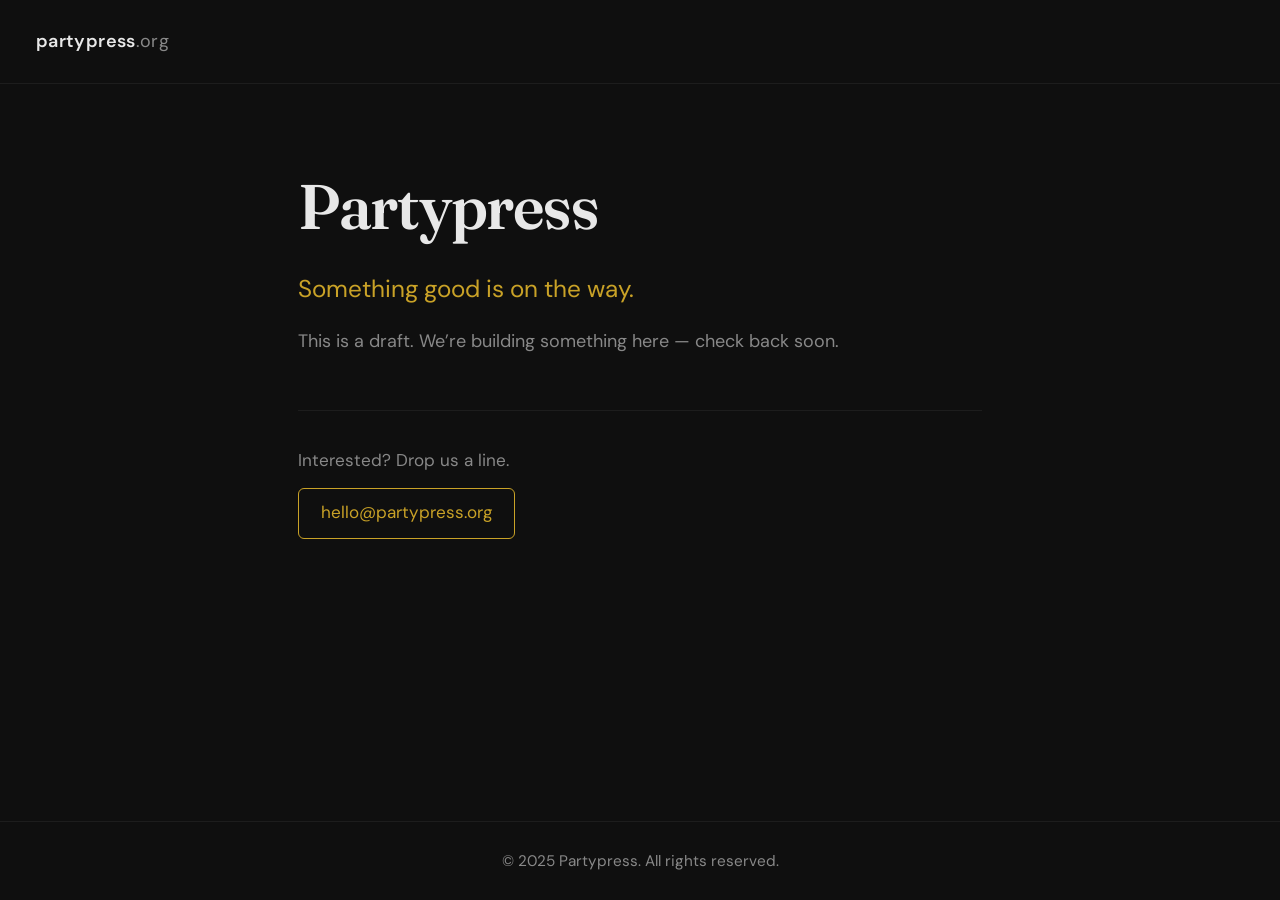
==== index.html @ 46c864f2 "Draft site for partypress.org Co-authored-by: Cursor <cursoragent@cursor.com>" ====
<!DOCTYPE html>
<html lang="en">
<head>
  <meta charset="UTF-8">
  <meta name="viewport" content="width=device-width, initial-scale=1">
  <title>Partypress — Coming soon</title>
  <link rel="preconnect" href="https://fonts.googleapis.com">
  <link rel="preconnect" href="https://fonts.gstatic.com" crossorigin>
  <link href="https://fonts.googleapis.com/css2?family=DM+Sans:ital,opsz,wght@0,9..40,400;0,9..40,600;1,9..40,400&family=Fraunces:opsz,wght@9..144,600&display=swap" rel="stylesheet">
  <link rel="stylesheet" href="styles.css">
</head>
<body>
  <header class="site-header">
    <a href="/" class="logo">partypress<span class="tld">.org</span></a>
  </header>

  <main>
    <section class="hero">
      <h1>Partypress</h1>
      <p class="tagline">Something good is on the way.</p>
      <p class="sub">This is a draft. We’re building something here — check back soon.</p>
    </section>

    <section class="cta">
      <p>Interested? Drop us a line.</p>
      <a href="mailto:hello@partypress.org" class="button">hello@partypress.org</a>
    </section>
  </main>

  <footer class="site-footer">
    <p>&copy; 2025 Partypress. All rights reserved.</p>
  </footer>
</body>
</html>
---- styles.css ----
/* Partypress draft — minimal, readable */

:root {
  --bg: #0f0f0f;
  --text: #e8e8e8;
  --muted: #888;
  --accent: #c9a227;
  --font-sans: "DM Sans", system-ui, sans-serif;
  --font-display: "Fraunces", Georgia, serif;
}

*,
*::before,
*::after {
  box-sizing: border-box;
}

html {
  font-size: 18px;
  scroll-behavior: smooth;
}

body {
  margin: 0;
  min-height: 100vh;
  font-family: var(--font-sans);
  background: var(--bg);
  color: var(--text);
  line-height: 1.6;
  display: flex;
  flex-direction: column;
}

.site-header {
  padding: 1.5rem 2rem;
  border-bottom: 1px solid rgba(255, 255, 255, 0.06);
}

.logo {
  font-weight: 600;
  font-size: 1rem;
  letter-spacing: 0.02em;
  color: var(--text);
  text-decoration: none;
}

.logo .tld {
  color: var(--muted);
  font-weight: 400;
}

main {
  flex: 1;
  max-width: 42rem;
  margin: 0 auto;
  padding: 4rem 2rem 3rem;
  width: 100%;
}

.hero h1 {
  font-family: var(--font-display);
  font-size: clamp(2.5rem, 6vw, 3.5rem);
  font-weight: 600;
  margin: 0 0 0.75rem;
  letter-spacing: -0.02em;
  color: var(--text);
}

.tagline {
  font-size: 1.35rem;
  color: var(--accent);
  margin: 0 0 1rem;
  font-weight: 400;
}

.sub {
  color: var(--muted);
  margin: 0;
  font-size: 1rem;
}

.cta {
  margin-top: 3rem;
  padding-top: 2rem;
  border-top: 1px solid rgba(255, 255, 255, 0.06);
}

.cta p {
  margin: 0 0 0.75rem;
  color: var(--muted);
  font-size: 0.95rem;
}

.button {
  display: inline-block;
  padding: 0.6rem 1.2rem;
  background: transparent;
  color: var(--accent);
  border: 1px solid var(--accent);
  border-radius: 6px;
  text-decoration: none;
  font-size: 0.95rem;
  transition: background 0.2s, color 0.2s;
}

.button:hover {
  background: var(--accent);
  color: var(--bg);
}

.site-footer {
  padding: 1.5rem 2rem;
  border-top: 1px solid rgba(255, 255, 255, 0.06);
  text-align: center;
}

.site-footer p {
  margin: 0;
  font-size: 0.85rem;
  color: var(--muted);
}
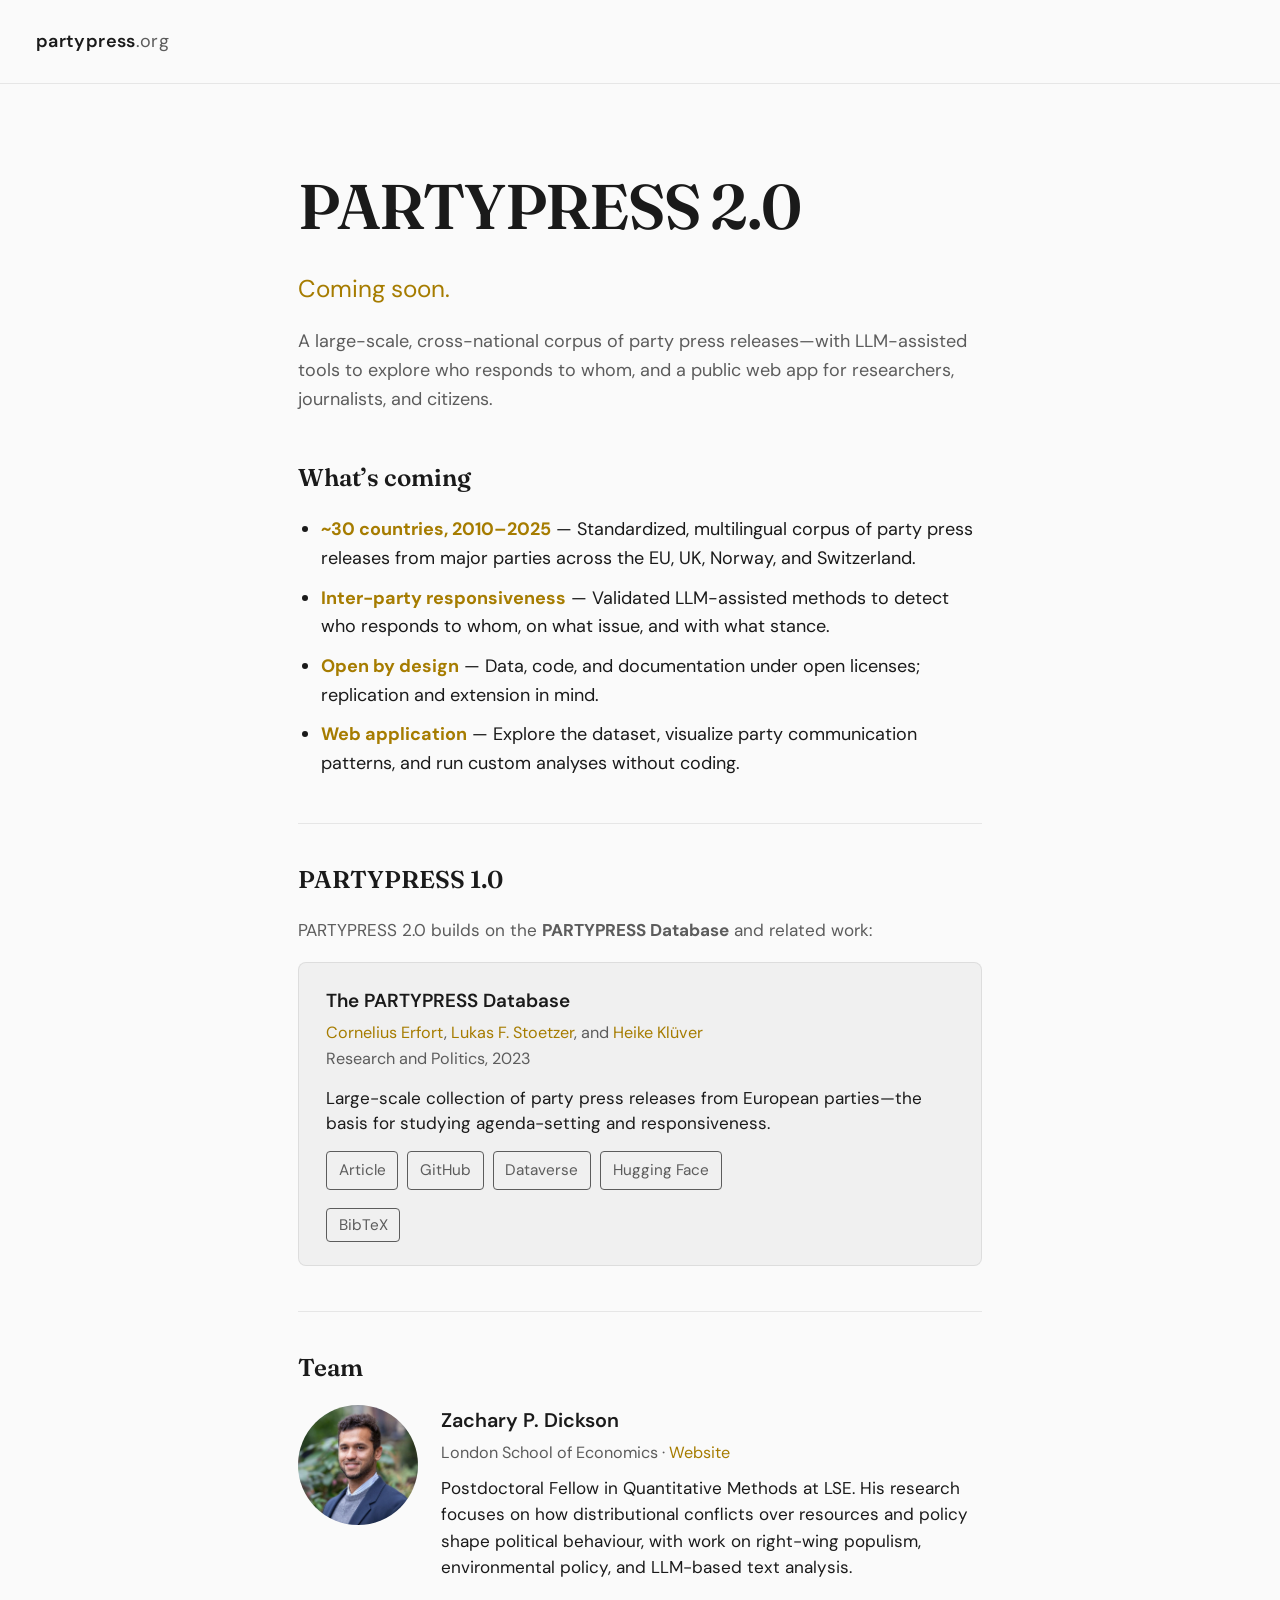
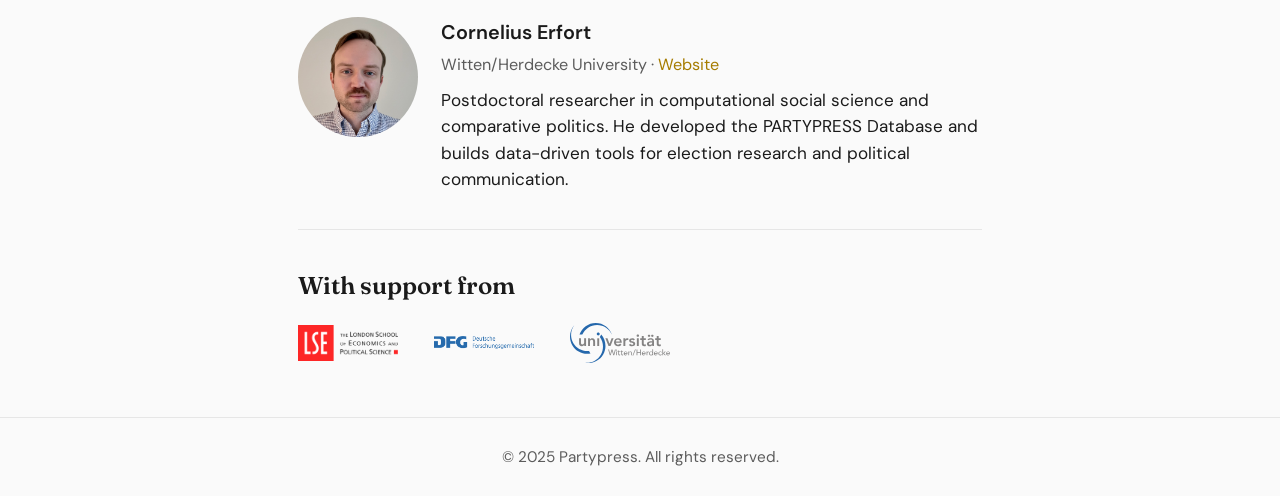
==== commit b099a3aa: "Draft website" ====
--- a/index.html
+++ b/index.html
@@ -3,7 +3,7 @@
 <head>
   <meta charset="UTF-8">
   <meta name="viewport" content="width=device-width, initial-scale=1">
-  <title>Partypress — Coming soon</title>
+  <title>PARTYPRESS 2.0 – coming soon</title>
   <link rel="preconnect" href="https://fonts.googleapis.com">
   <link rel="preconnect" href="https://fonts.gstatic.com" crossorigin>
   <link href="https://fonts.googleapis.com/css2?family=DM+Sans:ital,opsz,wght@0,9..40,400;0,9..40,600;1,9..40,400&family=Fraunces:opsz,wght@9..144,600&display=swap" rel="stylesheet">
@@ -16,19 +16,103 @@
 
   <main>
     <section class="hero">
-      <h1>Partypress</h1>
-      <p class="tagline">Something good is on the way.</p>
-      <p class="sub">This is a draft. We’re building something here — check back soon.</p>
+      <h1>PARTYPRESS 2.0</h1>
+      <p class="tagline">Coming soon.</p>
+      <p class="sub">A large-scale, cross-national corpus of party press releases—with LLM-assisted tools to explore who responds to whom, and a public web app for researchers, journalists, and citizens.</p>
     </section>
 
-    <section class="cta">
-      <p>Interested? Drop us a line.</p>
-      <a href="mailto:hello@partypress.org" class="button">hello@partypress.org</a>
+    <section class="coming">
+      <h2>What’s coming</h2>
+      <ul>
+        <li><strong>~30 countries, 2010–2025</strong> — Standardized, multilingual corpus of party press releases from major parties across the EU, UK, Norway, and Switzerland.</li>
+        <li><strong>Inter-party responsiveness</strong> — Validated LLM-assisted methods to detect who responds to whom, on what issue, and with what stance.</li>
+        <li><strong>Open by design</strong> — Data, code, and documentation under open licenses; replication and extension in mind.</li>
+        <li><strong>Web application</strong> — Explore the dataset, visualize party communication patterns, and run custom analyses without coding.</li>
+      </ul>
+    </section>
+
+    <section class="foundation">
+      <h2>PARTYPRESS 1.0</h2>
+      <p class="foundation-intro">PARTYPRESS 2.0 builds on the <strong>PARTYPRESS Database</strong> and related work:</p>
+      <div class="paper-card">
+        <h3 class="paper-title"><a href="https://journals.sagepub.com/doi/10.1177/20531680231183512">The PARTYPRESS Database</a></h3>
+        <p class="paper-authors"><a href="https://corneliuserfort.de/">Cornelius Erfort</a>, <a href="http://lukas-stoetzer.org/">Lukas F. Stoetzer</a>, and <a href="http://heike-kluever.com/">Heike Klüver</a></p>
+        <p class="paper-venue">Research and Politics, 2023</p>
+        <p class="paper-desc">Large-scale collection of party press releases from European parties—the basis for studying agenda-setting and responsiveness.</p>
+        <div class="paper-links">
+          <a class="paper-link-btn" href="https://journals.sagepub.com/doi/10.1177/20531680231183512" target="_blank" rel="noopener">Article</a>
+          <a class="paper-link-btn" href="https://github.com/cornelius-erfort/partypress" target="_blank" rel="noopener">GitHub</a>
+          <a class="paper-link-btn" href="https://doi.org/10.7910/DVN/OINX7Q" target="_blank" rel="noopener">Dataverse</a>
+          <a class="paper-link-btn" href="https://huggingface.co/partypress/partypress-multilingual" target="_blank" rel="noopener">Hugging Face</a>
+        </div>
+        <div class="bibtex-wrap">
+          <button type="button" class="bibtex-toggle" aria-expanded="false" data-bibtex="erfort_stoetzer_kluver_2023">BibTeX</button>
+          <div id="bibtex-erfort_stoetzer_kluver_2023" class="bibtex-block" hidden>
+            <pre class="bibtex-code">@article{erfort_stoetzer_kluver_2023,
+  author = {Erfort, Cornelius and Stoetzer, Lukas F. and Kl{\"u}ver, Heike},
+  title = {The {PARTYPRESS} Database},
+  journal = {Research and Politics},
+  year = {2023},
+  volume = {10},
+  number = {3},
+  doi = {10.1177/20531680231183512},
+  url = {https://doi.org/10.1177/20531680231183512}
+}</pre>
+            <button type="button" class="bibtex-copy">Copy</button>
+          </div>
+        </div>
+      </div>
+    </section>
+
+    <section class="team">
+      <h2>Team</h2>
+      <div class="team-grid">
+        <div class="team-member">
+          <a href="https://z-dickson.github.io/" class="team-photo-link">
+            <img src="img/dickson.jpeg" alt="Zachary P. Dickson" class="team-photo" width="120" height="120">
+          </a>
+          <div class="team-content">
+            <div class="team-meta">
+              <h3 class="team-name"><a href="https://z-dickson.github.io/">Zachary P. Dickson</a></h3>
+              <p class="team-role">London School of Economics · <a href="https://z-dickson.github.io/" class="team-website">Website</a></p>
+            </div>
+            <p class="team-bio">Postdoctoral Fellow in Quantitative Methods at LSE. His research focuses on how distributional conflicts over resources and policy shape political behaviour, with work on right-wing populism, environmental policy, and LLM-based text analysis.</p>
+          </div>
+        </div>
+        <div class="team-member">
+          <a href="https://corneliuserfort.de/" class="team-photo-link">
+            <img src="img/erfort.jpeg" alt="Cornelius Erfort" class="team-photo" width="120" height="120">
+          </a>
+          <div class="team-content">
+            <div class="team-meta">
+              <h3 class="team-name"><a href="https://corneliuserfort.de/">Cornelius Erfort</a></h3>
+              <p class="team-role">Witten/Herdecke University · <a href="https://corneliuserfort.de/" class="team-website">Website</a></p>
+            </div>
+            <p class="team-bio">Postdoctoral researcher in computational social science and comparative politics. He developed the PARTYPRESS Database and builds data-driven tools for election research and political communication.</p>
+          </div>
+        </div>
+      </div>
+    </section>
+
+    <section class="supported">
+      <h2>With support from</h2>
+      <div class="supported-logos">
+        <a href="https://www.lse.ac.uk/" class="supported-logo" aria-label="London School of Economics">
+          <img src="img/lse.png" alt="LSE" width="120" height="60">
+        </a>
+        <a href="https://gepris.dfg.de/gepris/projekt/529544178?language=en" class="supported-logo" aria-label="Deutsche Forschungsgemeinschaft"> 
+          <img src="img/logo_dfg.gif" alt="DFG" width="120" height="60">
+        </a>
+        <a href="https://www.uni-wh.de/" class="supported-logo" aria-label="Universität Witten/Herdecke">
+          <img src="img/logo_witten.svg" alt="Universität Witten/Herdecke" width="120" height="60">
+        </a>
+      </div>
     </section>
   </main>
 
   <footer class="site-footer">
     <p>&copy; 2025 Partypress. All rights reserved.</p>
   </footer>
+  <script src="script.js"></script>
 </body>
 </html>
--- a/styles.css
+++ b/styles.css
@@ -1,10 +1,13 @@
-/* Partypress draft — minimal, readable */
+/* Partypress draft — minimal, readable (light) */
 
 :root {
-  --bg: #0f0f0f;
-  --text: #e8e8e8;
-  --muted: #888;
-  --accent: #c9a227;
+  --bg: #fafafa;
+  --text: #1a1a1a;
+  --muted: #5c5c5c;
+  --accent: #a67c00;
+  --border: rgba(0, 0, 0, 0.08);
+  --card-bg: #f0f0f0;
+  --code-bg: #e8e8e8;
   --font-sans: "DM Sans", system-ui, sans-serif;
   --font-display: "Fraunces", Georgia, serif;
 }
@@ -33,7 +36,7 @@
 
 .site-header {
   padding: 1.5rem 2rem;
-  border-bottom: 1px solid rgba(255, 255, 255, 0.06);
+  border-bottom: 1px solid var(--border);
 }
 
 .logo {
@@ -59,11 +62,12 @@
 
 .hero h1 {
   font-family: var(--font-display);
-  font-size: clamp(2.5rem, 6vw, 3.5rem);
+  font-size: clamp(1.65rem, 5vw, 3.5rem);
   font-weight: 600;
   margin: 0 0 0.75rem;
   letter-spacing: -0.02em;
   color: var(--text);
+  white-space: nowrap;
 }
 
 .tagline {
@@ -79,38 +83,323 @@
   font-size: 1rem;
 }
 
-.cta {
-  margin-top: 3rem;
+h2 {
+  font-family: var(--font-display);
+  font-size: 1.35rem;
+  font-weight: 600;
+  margin: 0 0 1rem;
+  color: var(--text);
+}
+
+.coming {
+  margin-top: 2.5rem;
+}
+
+.coming ul {
+  margin: 0;
+  padding-left: 1.25rem;
+}
+
+.coming li {
+  margin-bottom: 0.6rem;
+}
+
+.coming li strong {
+  color: var(--accent);
+}
+
+.foundation {
+  margin-top: 2.5rem;
   padding-top: 2rem;
-  border-top: 1px solid rgba(255, 255, 255, 0.06);
-}
-
-.cta p {
-  margin: 0 0 0.75rem;
+  border-top: 1px solid var(--border);
+}
+
+.foundation-intro {
+  margin: 0 0 1rem;
   color: var(--muted);
   font-size: 0.95rem;
 }
 
-.button {
+.paper-card {
+  background: var(--card-bg);
+  border: 1px solid var(--border);
+  border-radius: 8px;
+  padding: 1.25rem 1.5rem;
+  margin-top: 1rem;
+}
+
+.paper-title {
+  font-size: 1.05rem;
+  font-weight: 600;
+  margin: 0 0 0.25rem;
+}
+
+.paper-title a {
+  color: var(--text);
+  text-decoration: none;
+}
+
+.paper-title a:hover {
+  color: var(--accent);
+  text-decoration: underline;
+}
+
+.paper-authors,
+.paper-venue {
+  margin: 0;
+  font-size: 0.9rem;
+  color: var(--muted);
+}
+
+.paper-authors a {
+  color: var(--accent);
+  text-decoration: none;
+}
+
+.paper-authors a:hover {
+  text-decoration: underline;
+}
+
+.paper-desc {
+  margin: 0.75rem 0 0;
+  font-size: 0.95rem;
+  line-height: 1.5;
+}
+
+.paper-links {
+  margin-top: 0.75rem;
+  display: flex;
+  flex-wrap: wrap;
+  gap: 0.5rem;
+}
+
+.paper-link-btn {
   display: inline-block;
-  padding: 0.6rem 1.2rem;
   background: transparent;
-  color: var(--accent);
-  border: 1px solid var(--accent);
-  border-radius: 6px;
-  text-decoration: none;
+  border: 1px solid var(--muted);
+  color: var(--muted);
+  padding: 0.35rem 0.65rem;
+  border-radius: 4px;
+  font-size: 0.85rem;
+  text-decoration: none;
+  font-family: inherit;
+  cursor: pointer;
+  transition: border-color 0.2s, color 0.2s;
+}
+
+.paper-link-btn:hover {
+  border-color: var(--accent);
+  color: var(--accent);
+}
+
+.bibtex-wrap {
+  margin-top: 1rem;
+}
+
+.bibtex-toggle {
+  background: transparent;
+  border: 1px solid var(--muted);
+  color: var(--muted);
+  padding: 0.35rem 0.65rem;
+  border-radius: 4px;
+  font-size: 0.85rem;
+  cursor: pointer;
+  font-family: inherit;
+}
+
+.bibtex-toggle:hover {
+  border-color: var(--accent);
+  color: var(--accent);
+}
+
+.bibtex-block {
+  margin-top: 0.5rem;
+  position: relative;
+}
+
+.bibtex-block[hidden] {
+  display: none;
+}
+
+.bibtex-code {
+  margin: 0;
+  padding: 0.75rem;
+  background: var(--code-bg);
+  border-radius: 4px;
+  font-size: 0.8rem;
+  font-family: ui-monospace, monospace;
+  white-space: pre-wrap;
+  word-break: break-all;
+  color: var(--text);
+}
+
+.bibtex-copy {
+  position: absolute;
+  top: 0.5rem;
+  right: 0.5rem;
+  background: var(--accent);
+  color: #fff;
+  border: none;
+  padding: 0.25rem 0.5rem;
+  border-radius: 4px;
+  font-size: 0.8rem;
+  cursor: pointer;
+  font-family: inherit;
+}
+
+.bibtex-copy:hover {
+  opacity: 0.9;
+}
+
+.team {
+  margin-top: 2.5rem;
+  padding-top: 2rem;
+  border-top: 1px solid var(--border);
+}
+
+.team-grid {
+  display: flex;
+  flex-direction: column;
+  gap: 2rem;
+}
+
+.team-member {
+  display: flex;
+  gap: 1.25rem;
+  align-items: flex-start;
+}
+
+.team-photo-link {
+  flex-shrink: 0;
+}
+
+.team-photo {
+  width: 120px;
+  height: 120px;
+  object-fit: cover;
+  border-radius: 50%;
+  display: block;
+}
+
+.team-content {
+  min-width: 0;
+}
+
+@media (max-width: 520px) {
+  .team-member {
+    display: grid;
+    grid-template-columns: auto 1fr;
+    grid-template-rows: auto auto;
+    gap: 0 1.25rem;
+  }
+
+  .team-photo-link {
+    grid-column: 1;
+    grid-row: 1;
+  }
+
+  .team-photo {
+    width: 80px;
+    height: 80px;
+  }
+
+  .team-content {
+    grid-column: 1 / -1;
+    grid-row: 1 / -1;
+    display: grid;
+    grid-template-columns: subgrid;
+    grid-template-rows: auto auto;
+    gap: 0.5rem 0;
+  }
+
+  .team-meta {
+    grid-column: 2;
+    grid-row: 1;
+  }
+
+  .team-bio {
+    grid-column: 1 / -1;
+    grid-row: 2;
+    margin: 0;
+  }
+}
+
+.team-name {
+  font-size: 1.1rem;
+  font-weight: 600;
+  margin: 0 0 0.2rem;
+}
+
+.team-name a {
+  color: var(--text);
+  text-decoration: none;
+}
+
+.team-name a:hover {
+  color: var(--accent);
+  text-decoration: underline;
+}
+
+.team-meta {
+  margin-bottom: 0;
+}
+
+.team-role {
+  margin: 0 0 0.5rem;
+  font-size: 0.9rem;
+  color: var(--muted);
+}
+
+.team-website {
+  color: var(--accent);
+  text-decoration: none;
+}
+
+.team-website:hover {
+  text-decoration: underline;
+}
+
+.team-bio {
+  margin: 0;
   font-size: 0.95rem;
-  transition: background 0.2s, color 0.2s;
-}
-
-.button:hover {
-  background: var(--accent);
-  color: var(--bg);
+  line-height: 1.55;
+}
+
+.supported {
+  margin-top: 2rem;
+  padding-top: 2rem;
+  border-top: 1px solid var(--border);
+}
+
+.supported-logos {
+  display: flex;
+  flex-wrap: nowrap;
+  align-items: center;
+  gap: 2rem;
+}
+
+.supported-logo {
+  display: block;
+  flex-shrink: 0;
+  width: 100px;
+}
+
+.supported-logo img {
+  display: block;
+  width: 100%;
+  height: auto;
+  max-height: 50px;
+  object-fit: contain;
+  opacity: 0.85;
+}
+
+.supported-logo:hover img {
+  opacity: 1;
 }
 
 .site-footer {
   padding: 1.5rem 2rem;
-  border-top: 1px solid rgba(255, 255, 255, 0.06);
+  border-top: 1px solid var(--border);
   text-align: center;
 }
 
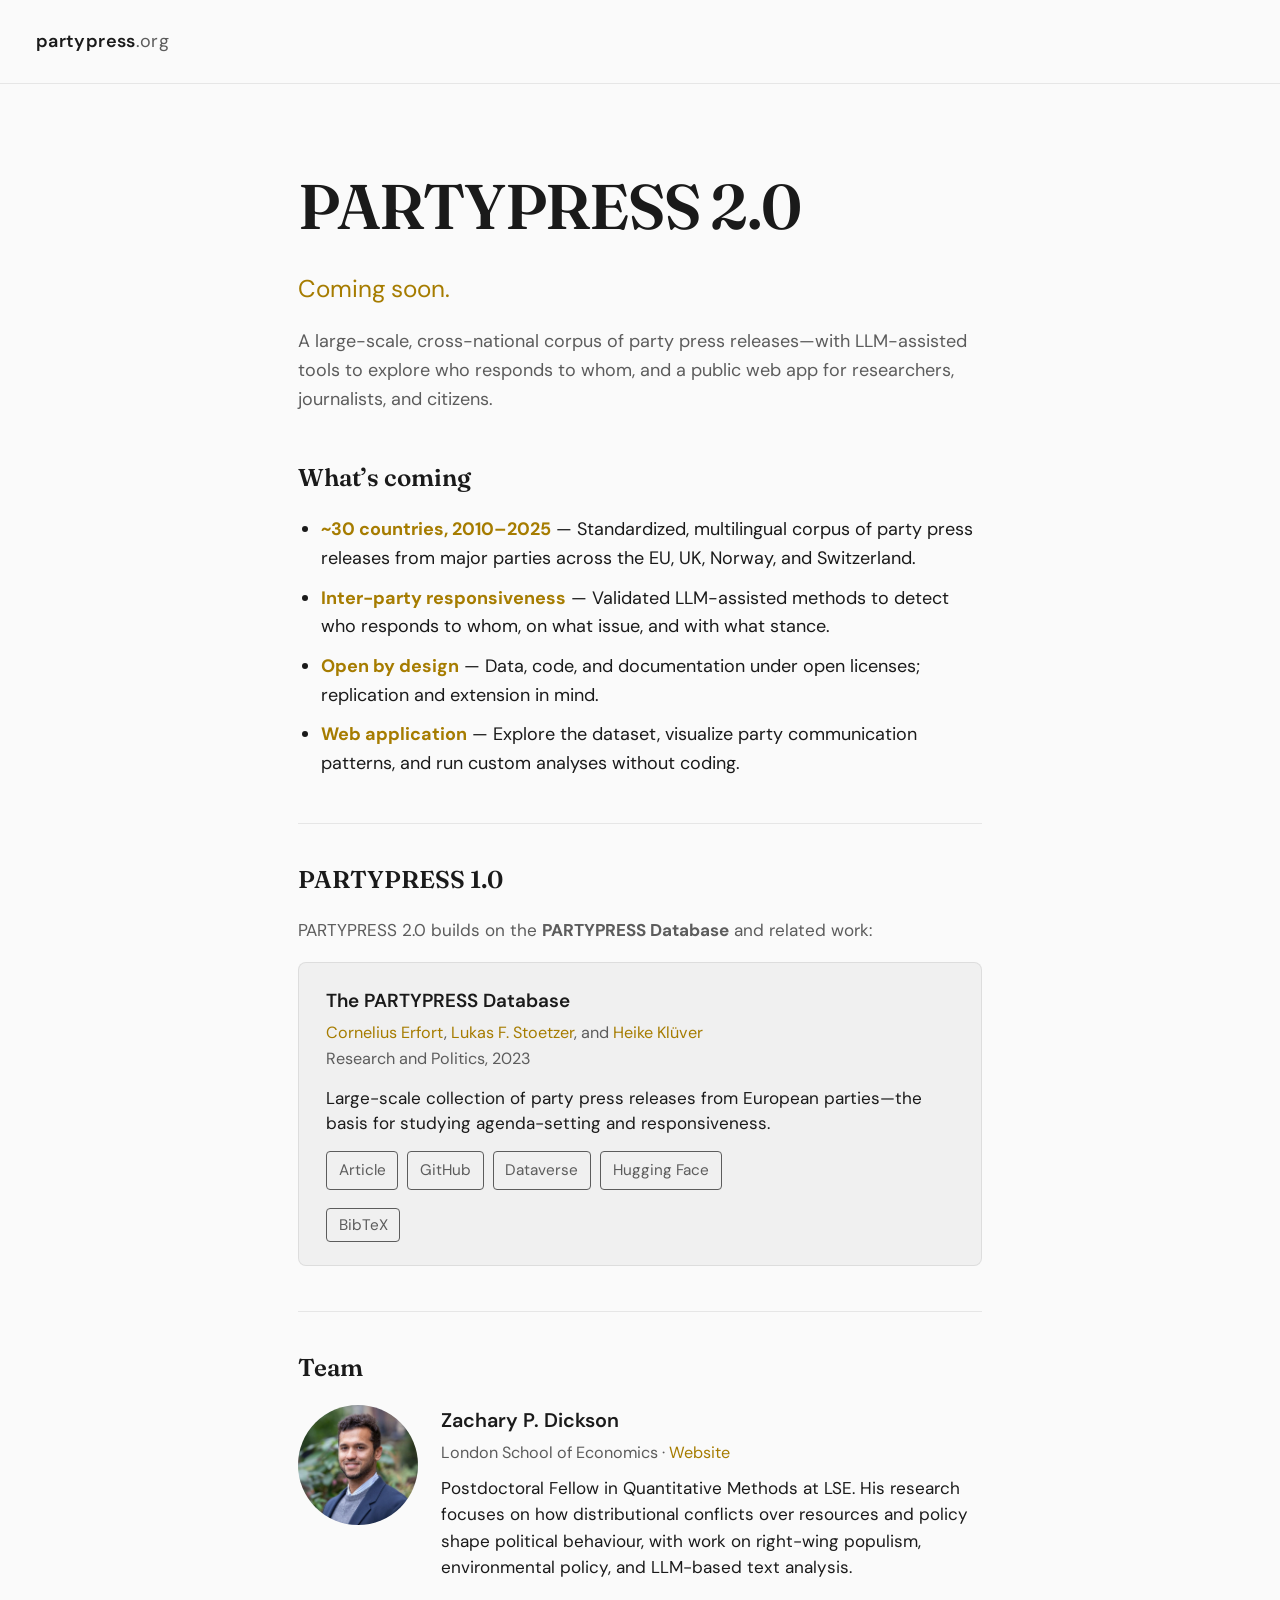
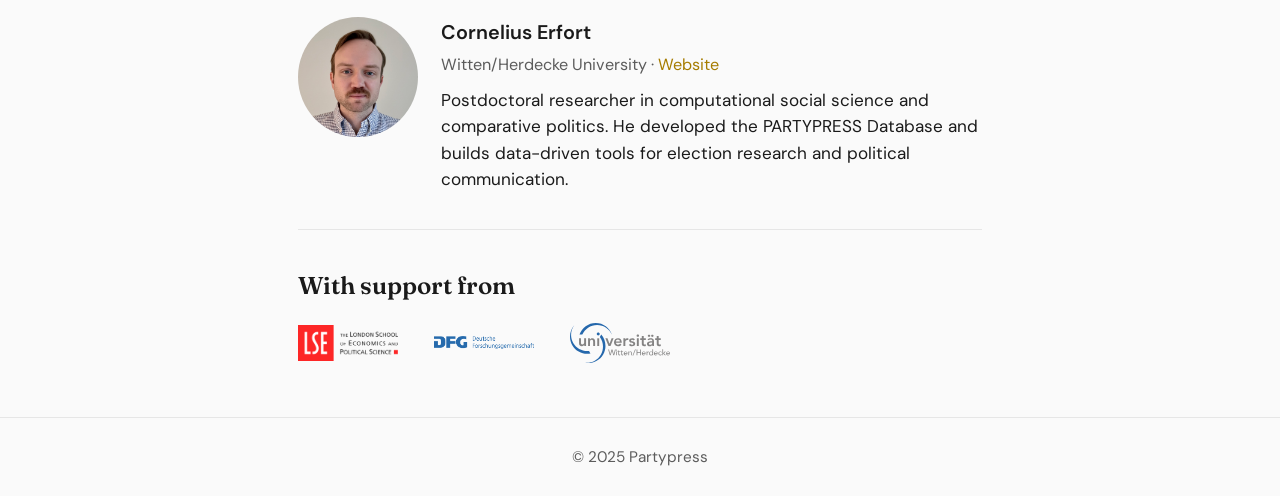
==== commit b0bf35cd: "Remove Browse & search ~500k press releases · API from footer Made-with: Cursor" ====
--- a/index.html
+++ b/index.html
@@ -111,7 +111,7 @@
   </main>
 
   <footer class="site-footer">
-    <p>&copy; 2025 Partypress. All rights reserved.</p>
+    <p>&copy; 2025 Partypress</p>
   </footer>
   <script src="script.js"></script>
 </body>
--- a/styles.css
+++ b/styles.css
@@ -397,6 +397,20 @@
   opacity: 1;
 }
 
+@media (max-width: 400px) {
+  .supported-logos {
+    gap: 1rem;
+  }
+
+  .supported-logo {
+    width: 72px;
+  }
+
+  .supported-logo img {
+    max-height: 44px;
+  }
+}
+
 .site-footer {
   padding: 1.5rem 2rem;
   border-top: 1px solid var(--border);
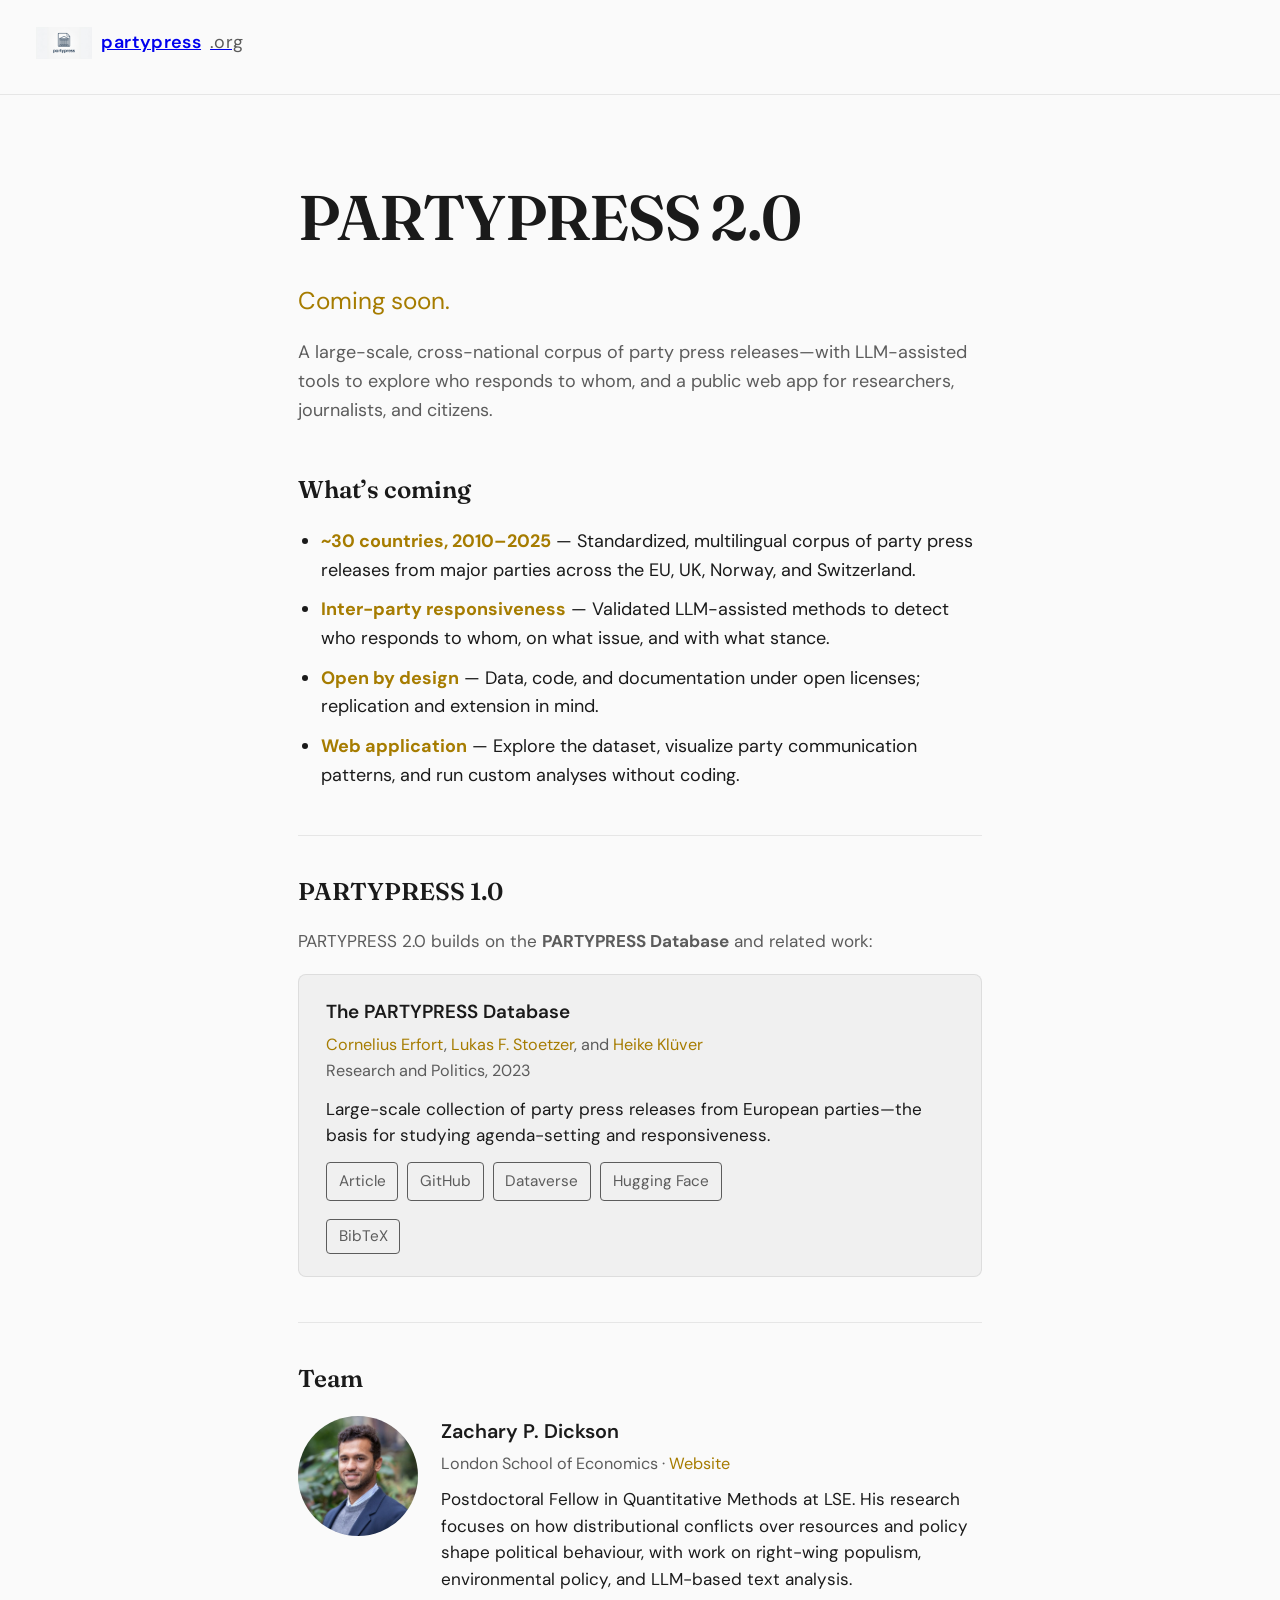
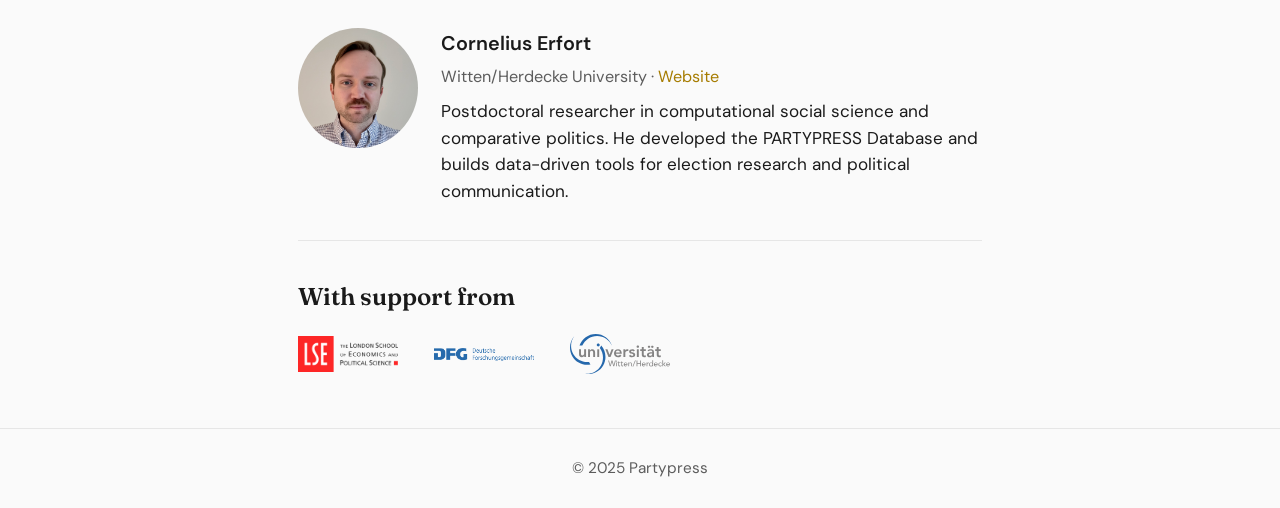
==== commit 832ec640: "Add Party Press logo, favicons, and use in header and head Made-with: Cursor" ====
--- a/index.html
+++ b/index.html
@@ -7,11 +7,15 @@
   <link rel="preconnect" href="https://fonts.googleapis.com">
   <link rel="preconnect" href="https://fonts.gstatic.com" crossorigin>
   <link href="https://fonts.googleapis.com/css2?family=DM+Sans:ital,opsz,wght@0,9..40,400;0,9..40,600;1,9..40,400&family=Fraunces:opsz,wght@9..144,600&display=swap" rel="stylesheet">
+  <link rel="icon" type="image/png" sizes="32x32" href="assets/favicon-32x32.png">
+  <link rel="icon" type="image/png" sizes="16x16" href="assets/favicon-16x16.png">
+  <link rel="apple-touch-icon" sizes="180x180" href="assets/favicon-180x180.png">
+  <link rel="manifest" href="assets/site.webmanifest">
   <link rel="stylesheet" href="styles.css">
 </head>
 <body>
   <header class="site-header">
-    <a href="/" class="logo">partypress<span class="tld">.org</span></a>
+    <a href="/" class="logo"><img src="assets/partypress-logo.png" alt="Party Press" class="logo-img" width="160" height="36">partypress<span class="tld">.org</span></a>
   </header>
 
   <main>
--- a/styles.css
+++ b/styles.css
@@ -43,8 +43,14 @@
   font-weight: 600;
   font-size: 1rem;
   letter-spacing: 0.02em;
-  color: var(--text);
-  text-decoration: none;
+  display: inline-flex;
+  align-items: center;
+  gap: 0.5rem;
+}
+.logo-img {
+  height: 1.75rem;
+  width: auto;
+  vertical-align: middle;
 }
 
 .logo .tld {
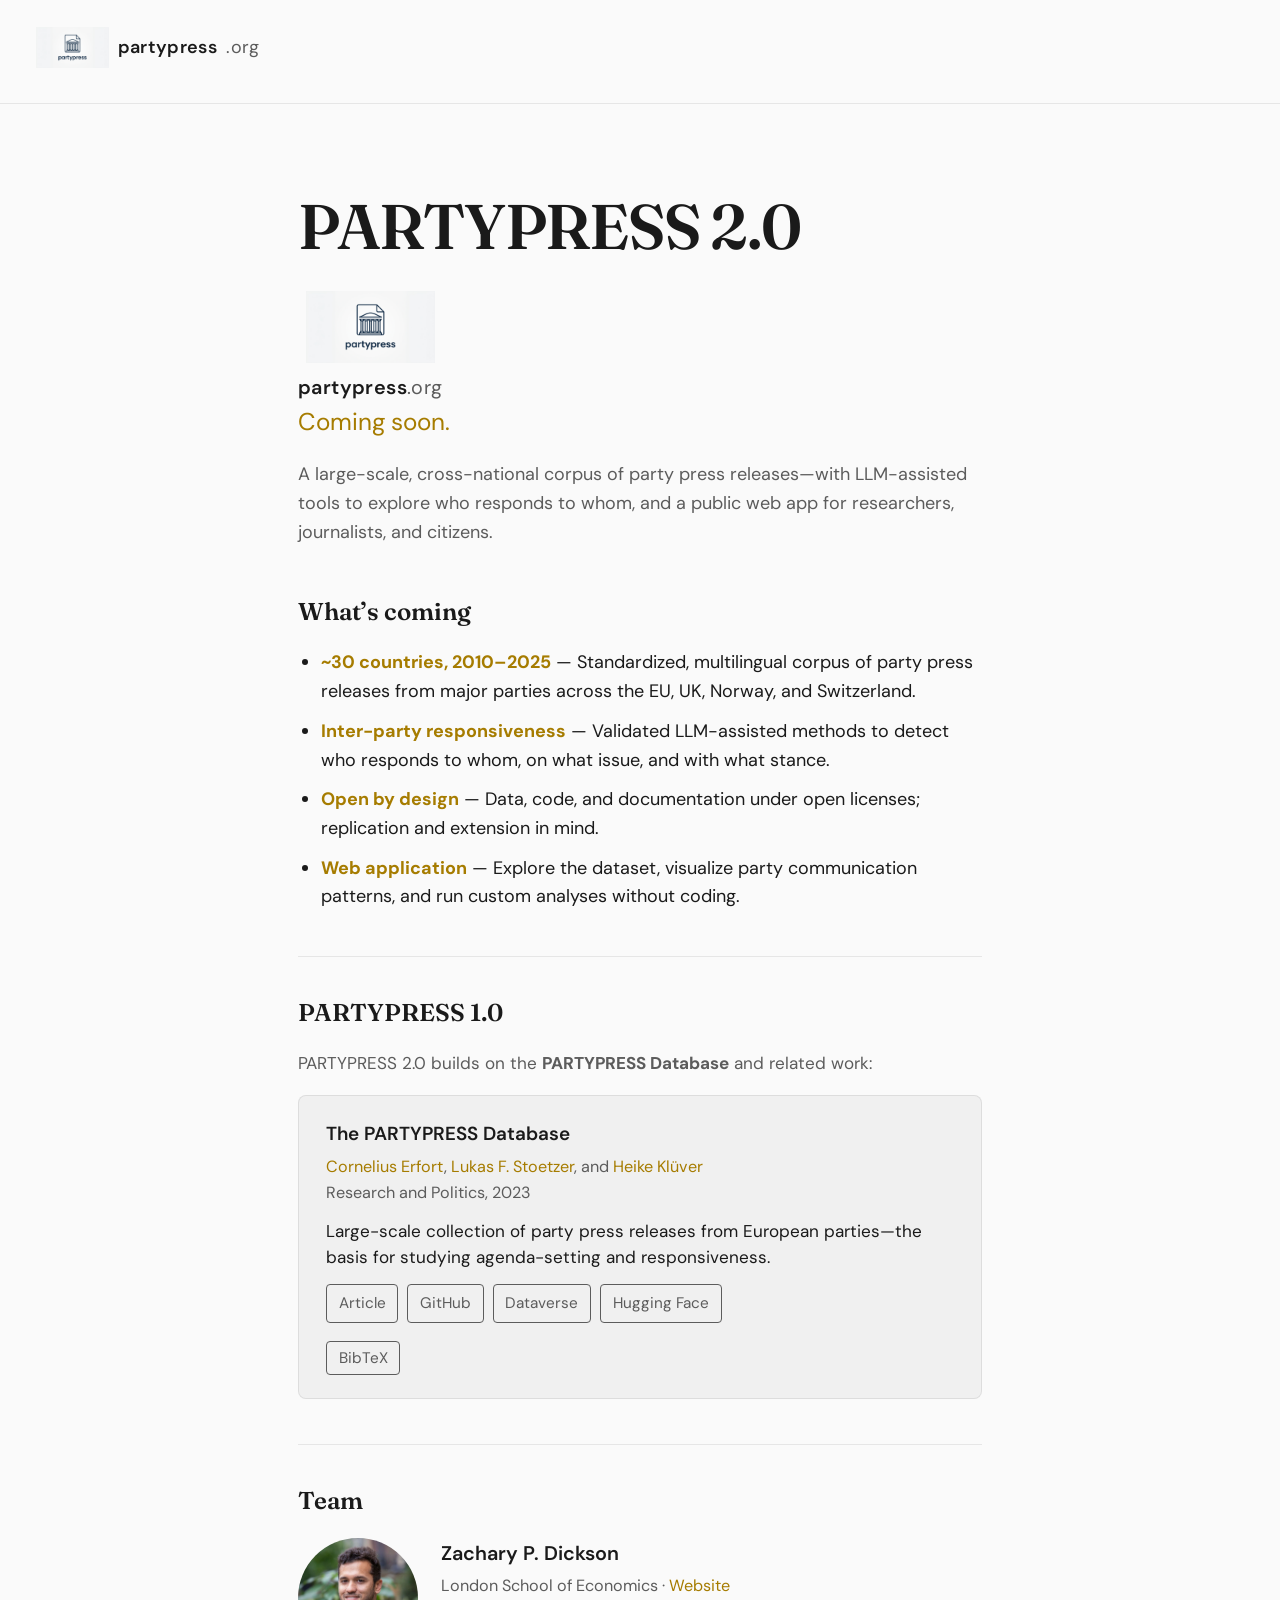
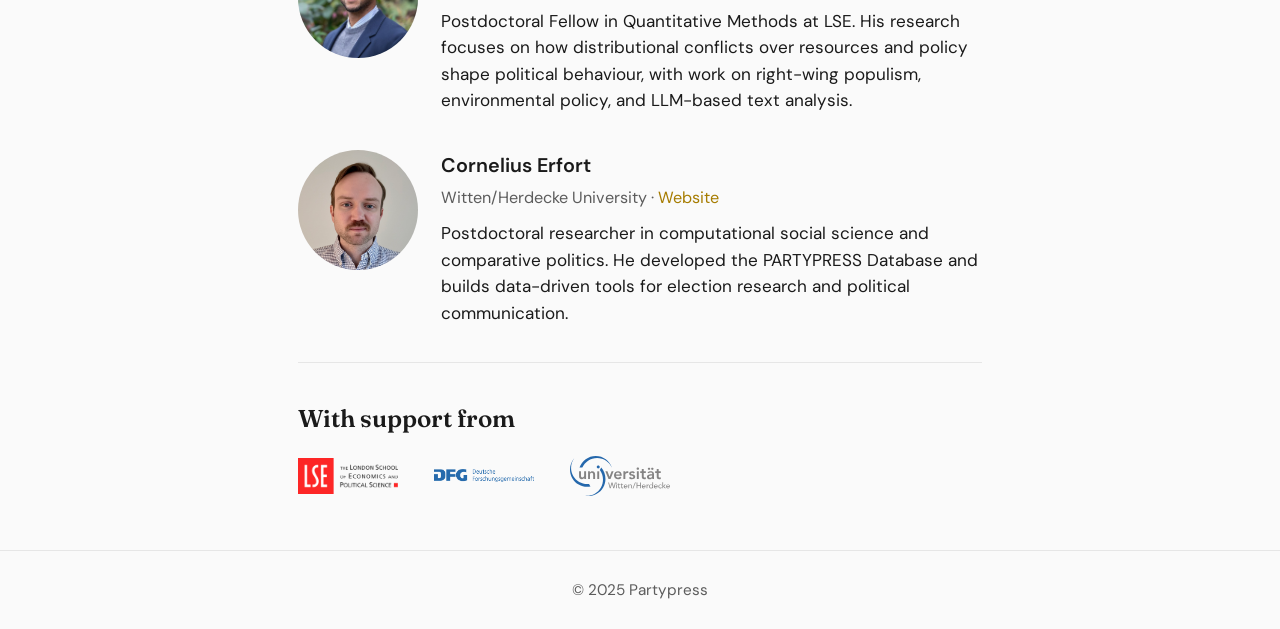
==== commit 37bbc25e: "Design update" ====
--- a/index.html
+++ b/index.html
@@ -21,6 +21,10 @@
   <main>
     <section class="hero">
       <h1>PARTYPRESS 2.0</h1>
+      <a href="/" class="logo-stacked" aria-label="Party Press home">
+        <img src="assets/partypress-logo.png" alt="" class="logo-stacked-img" width="200" height="45">
+        <span class="logo-stacked-text">partypress<span class="tld">.org</span></span>
+      </a>
       <p class="tagline">Coming soon.</p>
       <p class="sub">A large-scale, cross-national corpus of party press releases—with LLM-assisted tools to explore who responds to whom, and a public web app for researchers, journalists, and citizens.</p>
     </section>
--- a/styles.css
+++ b/styles.css
@@ -39,6 +39,7 @@
   border-bottom: 1px solid var(--border);
 }
 
+/* Header logo link: no underline, looks like text/brand */
 .logo {
   font-weight: 600;
   font-size: 1rem;
@@ -46,14 +47,51 @@
   display: inline-flex;
   align-items: center;
   gap: 0.5rem;
+  text-decoration: none;
+  color: var(--text);
+}
+.logo:hover,
+.logo:focus {
+  text-decoration: none;
+  color: var(--text);
 }
 .logo-img {
-  height: 1.75rem;
+  height: 2.25rem;
   width: auto;
   vertical-align: middle;
-}
-
+  display: block;
+}
 .logo .tld {
+  color: var(--muted);
+  font-weight: 400;
+}
+
+/* Stacked logo for content (e.g. hero): logo on top, partypress.org below */
+.logo-stacked {
+  display: inline-flex;
+  flex-direction: column;
+  align-items: center;
+  gap: 0.5rem;
+  text-decoration: none;
+  color: var(--text);
+  margin: 0 auto;
+}
+.logo-stacked:hover,
+.logo-stacked:focus {
+  text-decoration: none;
+  color: var(--text);
+}
+.logo-stacked .logo-stacked-img {
+  height: 4rem;
+  width: auto;
+  display: block;
+}
+.logo-stacked .logo-stacked-text {
+  font-weight: 600;
+  font-size: 1.1rem;
+  letter-spacing: 0.02em;
+}
+.logo-stacked .logo-stacked-text .tld {
   color: var(--muted);
   font-weight: 400;
 }
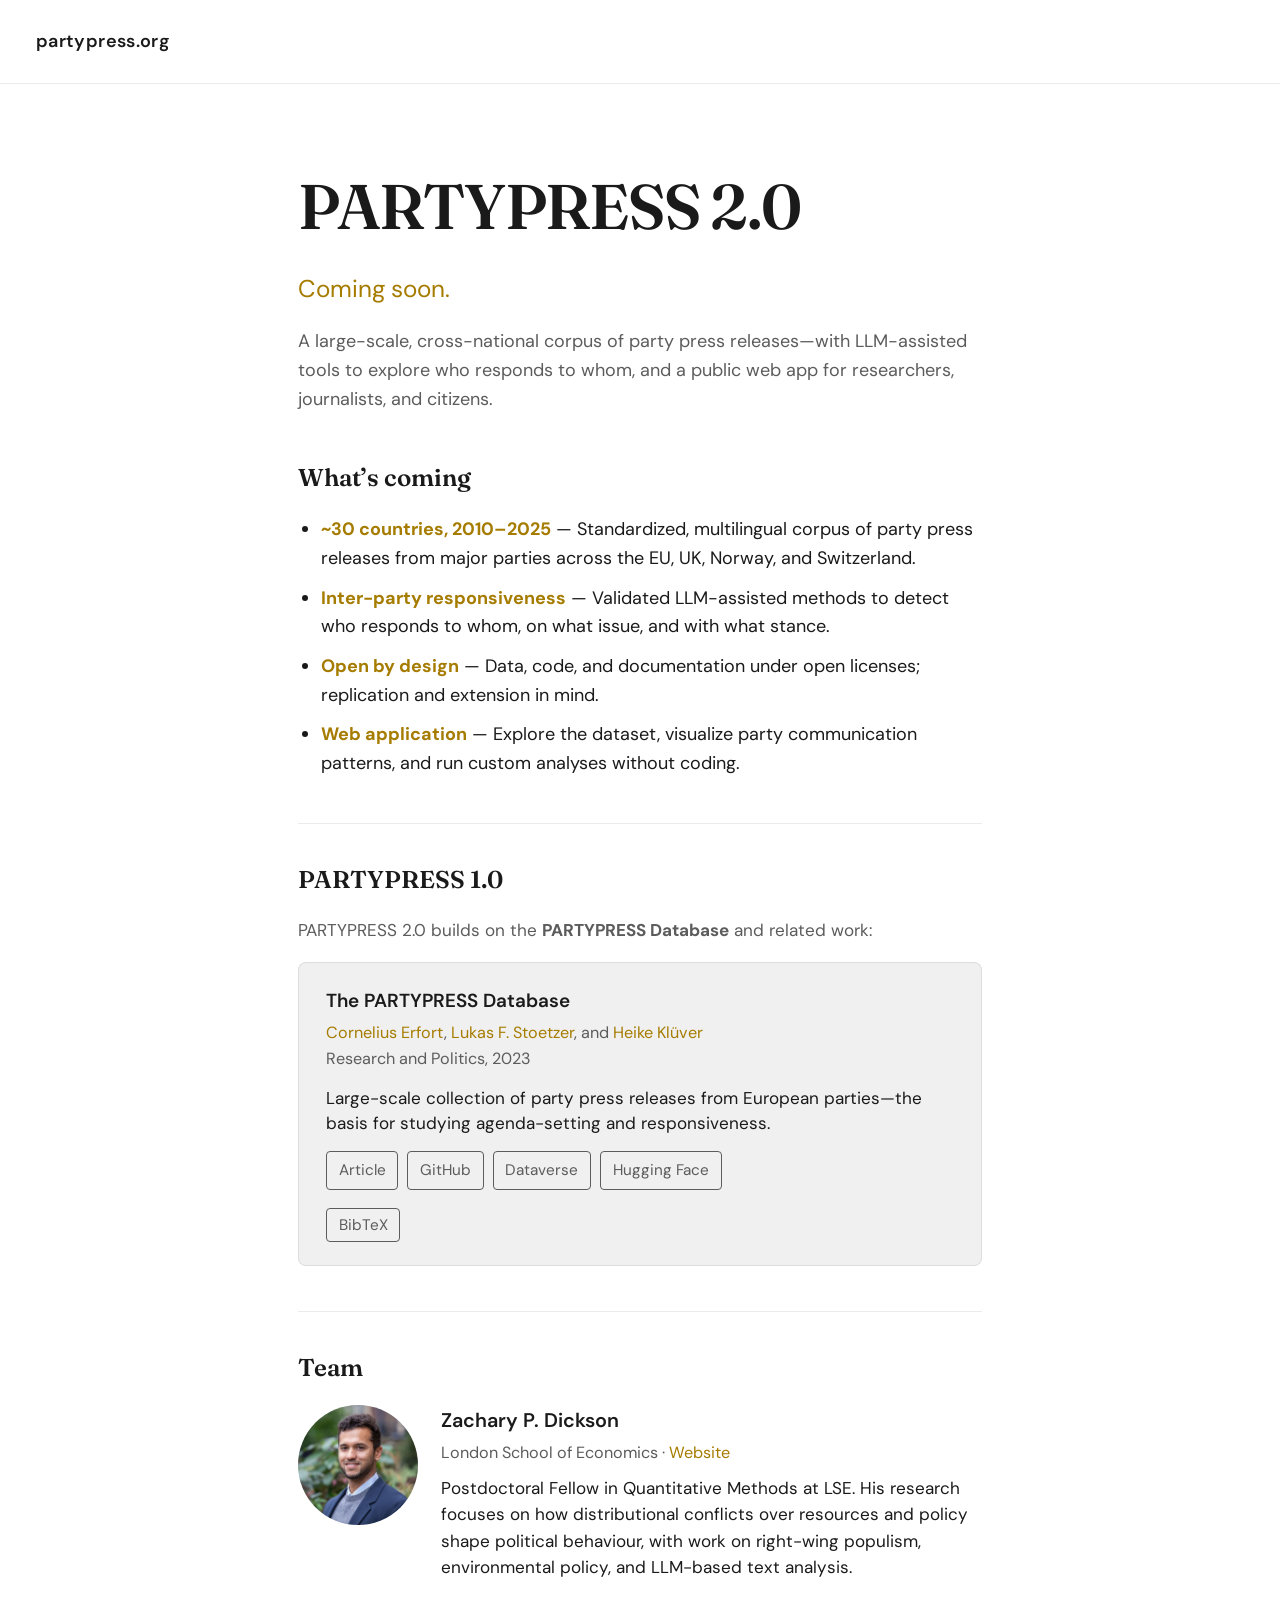
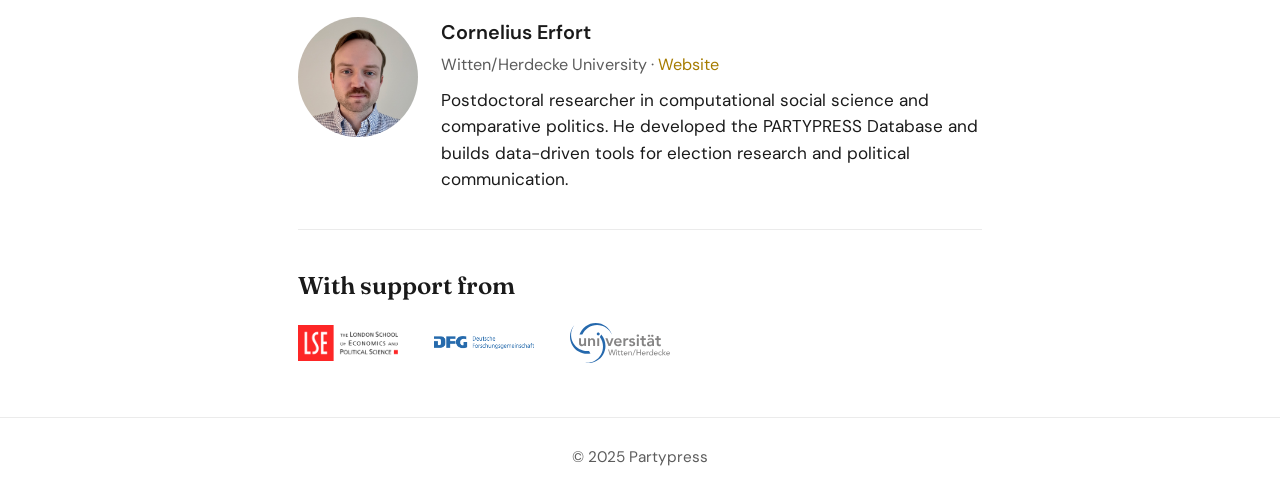
==== commit a8018246: "White background; remove header logos (keep favicons and asset files) Made-with: Cursor" ====
--- a/index.html
+++ b/index.html
@@ -15,16 +15,12 @@
 </head>
 <body>
   <header class="site-header">
-    <a href="/" class="logo"><img src="assets/partypress-logo.png" alt="Party Press" class="logo-img" width="160" height="36">partypress<span class="tld">.org</span></a>
+    <a href="/" class="logo">partypress.org</a>
   </header>
 
   <main>
     <section class="hero">
       <h1>PARTYPRESS 2.0</h1>
-      <a href="/" class="logo-stacked" aria-label="Party Press home">
-        <img src="assets/partypress-logo.png" alt="" class="logo-stacked-img" width="200" height="45">
-        <span class="logo-stacked-text">partypress<span class="tld">.org</span></span>
-      </a>
       <p class="tagline">Coming soon.</p>
       <p class="sub">A large-scale, cross-national corpus of party press releases—with LLM-assisted tools to explore who responds to whom, and a public web app for researchers, journalists, and citizens.</p>
     </section>
--- a/styles.css
+++ b/styles.css
@@ -1,7 +1,7 @@
 /* Partypress draft — minimal, readable (light) */
 
 :root {
-  --bg: #fafafa;
+  --bg: #ffffff;
   --text: #1a1a1a;
   --muted: #5c5c5c;
   --accent: #a67c00;
@@ -82,18 +82,10 @@
   color: var(--text);
 }
 .logo-stacked .logo-stacked-img {
-  height: 4rem;
+  height: 5rem;
   width: auto;
+  max-width: 200px;
   display: block;
-}
-.logo-stacked .logo-stacked-text {
-  font-weight: 600;
-  font-size: 1.1rem;
-  letter-spacing: 0.02em;
-}
-.logo-stacked .logo-stacked-text .tld {
-  color: var(--muted);
-  font-weight: 400;
 }
 
 main {
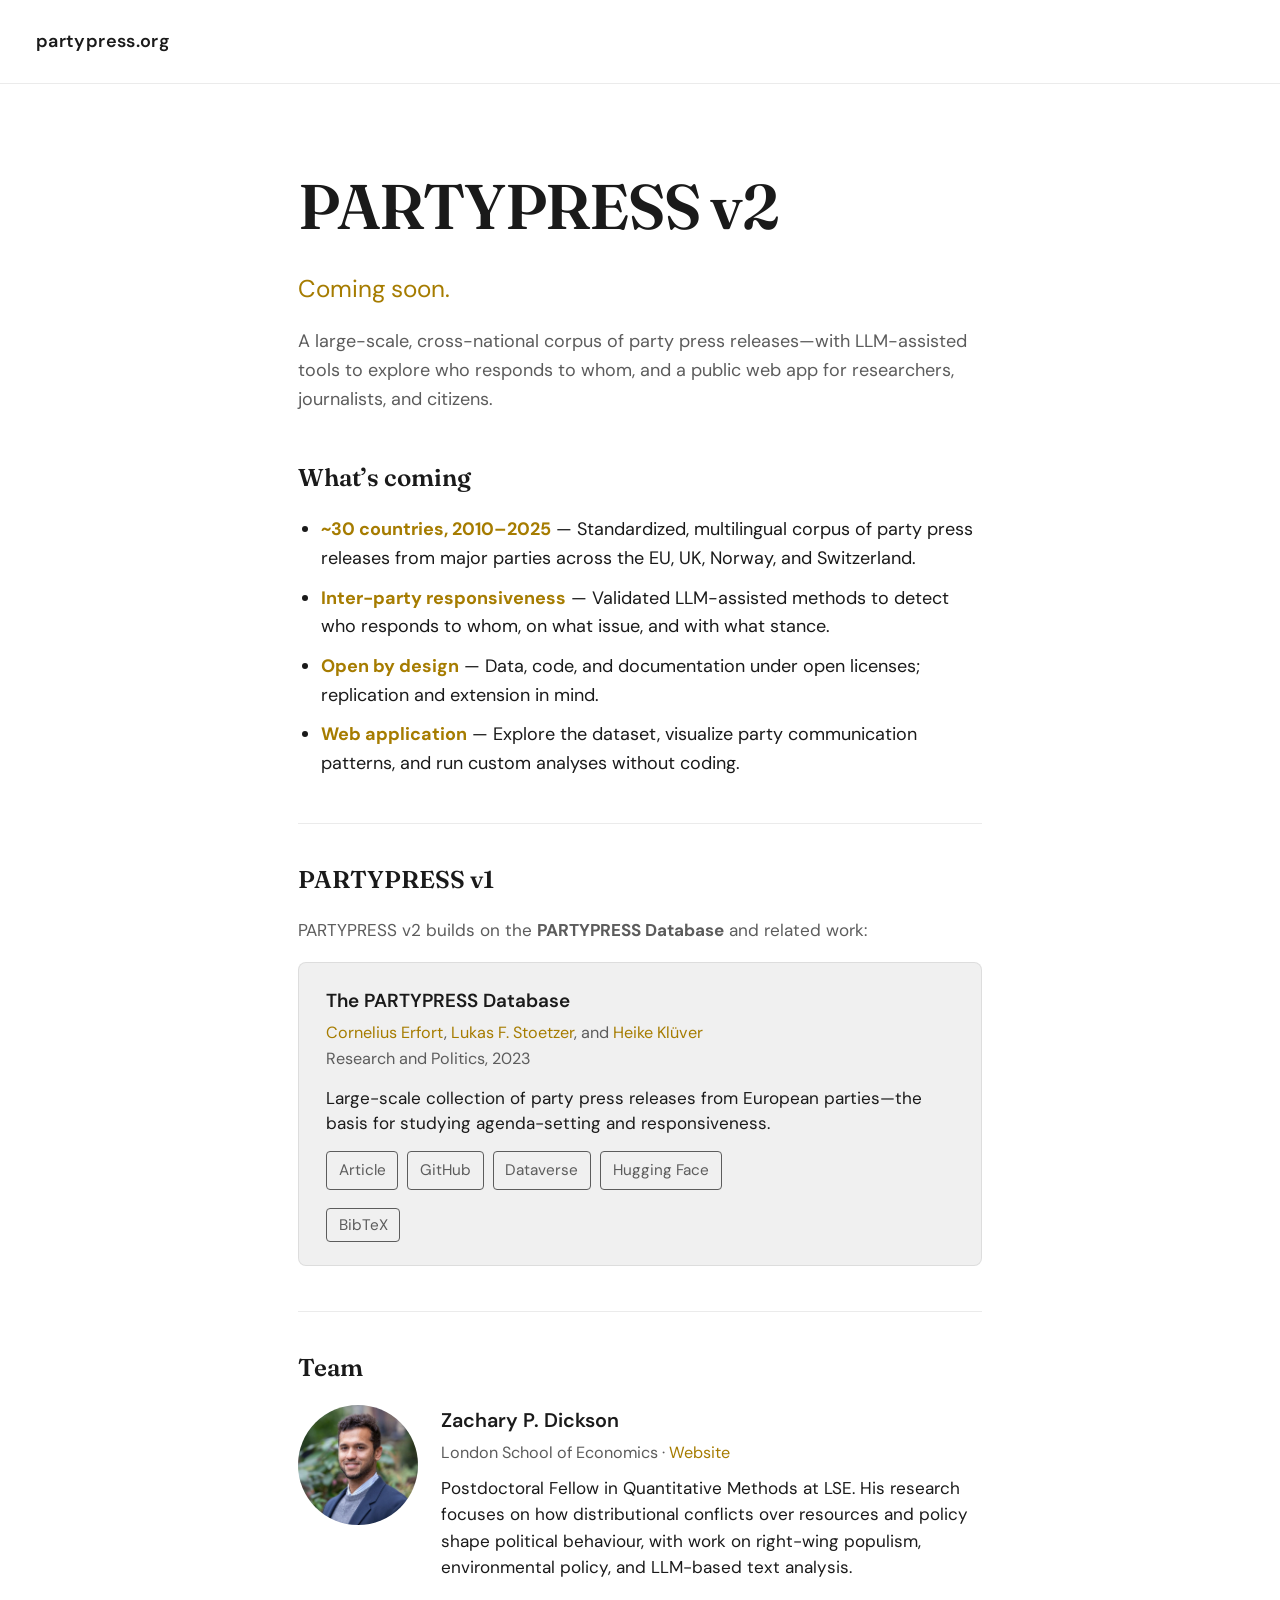
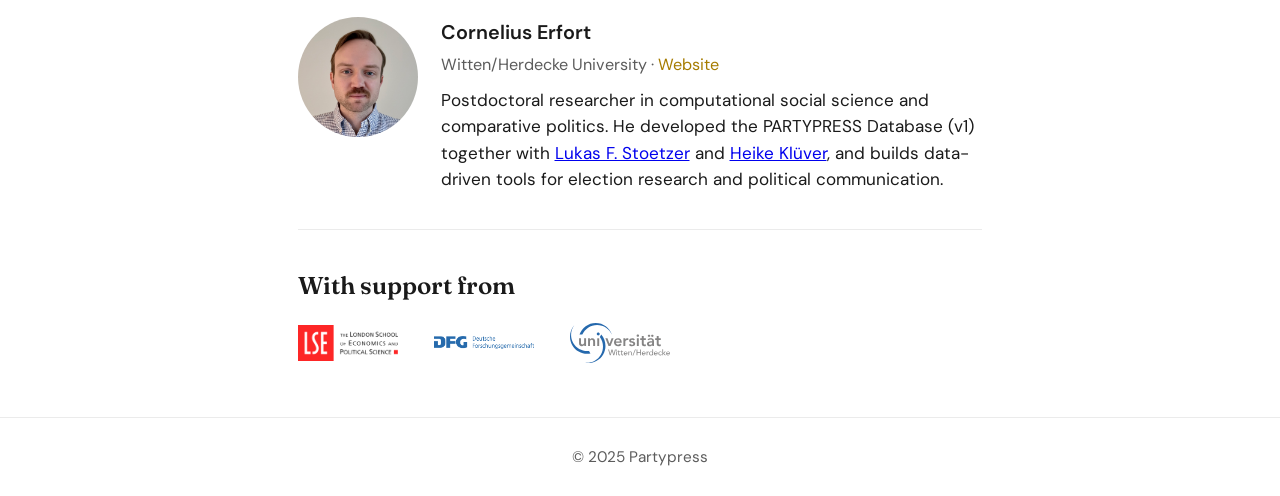
==== commit d4cd2170: "Update" ====
--- a/index.html
+++ b/index.html
@@ -3,7 +3,7 @@
 <head>
   <meta charset="UTF-8">
   <meta name="viewport" content="width=device-width, initial-scale=1">
-  <title>PARTYPRESS 2.0 – coming soon</title>
+  <title>PARTYPRESS v2 – coming soon</title>
   <link rel="preconnect" href="https://fonts.googleapis.com">
   <link rel="preconnect" href="https://fonts.gstatic.com" crossorigin>
   <link href="https://fonts.googleapis.com/css2?family=DM+Sans:ital,opsz,wght@0,9..40,400;0,9..40,600;1,9..40,400&family=Fraunces:opsz,wght@9..144,600&display=swap" rel="stylesheet">
@@ -20,7 +20,7 @@
 
   <main>
     <section class="hero">
-      <h1>PARTYPRESS 2.0</h1>
+      <h1>PARTYPRESS v2</h1>
       <p class="tagline">Coming soon.</p>
       <p class="sub">A large-scale, cross-national corpus of party press releases—with LLM-assisted tools to explore who responds to whom, and a public web app for researchers, journalists, and citizens.</p>
     </section>
@@ -36,8 +36,8 @@
     </section>
 
     <section class="foundation">
-      <h2>PARTYPRESS 1.0</h2>
-      <p class="foundation-intro">PARTYPRESS 2.0 builds on the <strong>PARTYPRESS Database</strong> and related work:</p>
+      <h2>PARTYPRESS v1</h2>
+      <p class="foundation-intro">PARTYPRESS v2 builds on the <strong>PARTYPRESS Database</strong> and related work:</p>
       <div class="paper-card">
         <h3 class="paper-title"><a href="https://journals.sagepub.com/doi/10.1177/20531680231183512">The PARTYPRESS Database</a></h3>
         <p class="paper-authors"><a href="https://corneliuserfort.de/">Cornelius Erfort</a>, <a href="http://lukas-stoetzer.org/">Lukas F. Stoetzer</a>, and <a href="http://heike-kluever.com/">Heike Klüver</a></p>
@@ -92,7 +92,7 @@
               <h3 class="team-name"><a href="https://corneliuserfort.de/">Cornelius Erfort</a></h3>
               <p class="team-role">Witten/Herdecke University · <a href="https://corneliuserfort.de/" class="team-website">Website</a></p>
             </div>
-            <p class="team-bio">Postdoctoral researcher in computational social science and comparative politics. He developed the PARTYPRESS Database and builds data-driven tools for election research and political communication.</p>
+            <p class="team-bio">Postdoctoral researcher in computational social science and comparative politics. He developed the PARTYPRESS Database (v1) together with <a href="http://lukas-stoetzer.org/">Lukas F. Stoetzer</a> and <a href="http://heike-kluever.com/">Heike Klüver</a>, and builds data-driven tools for election research and political communication.</p>
           </div>
         </div>
       </div>
